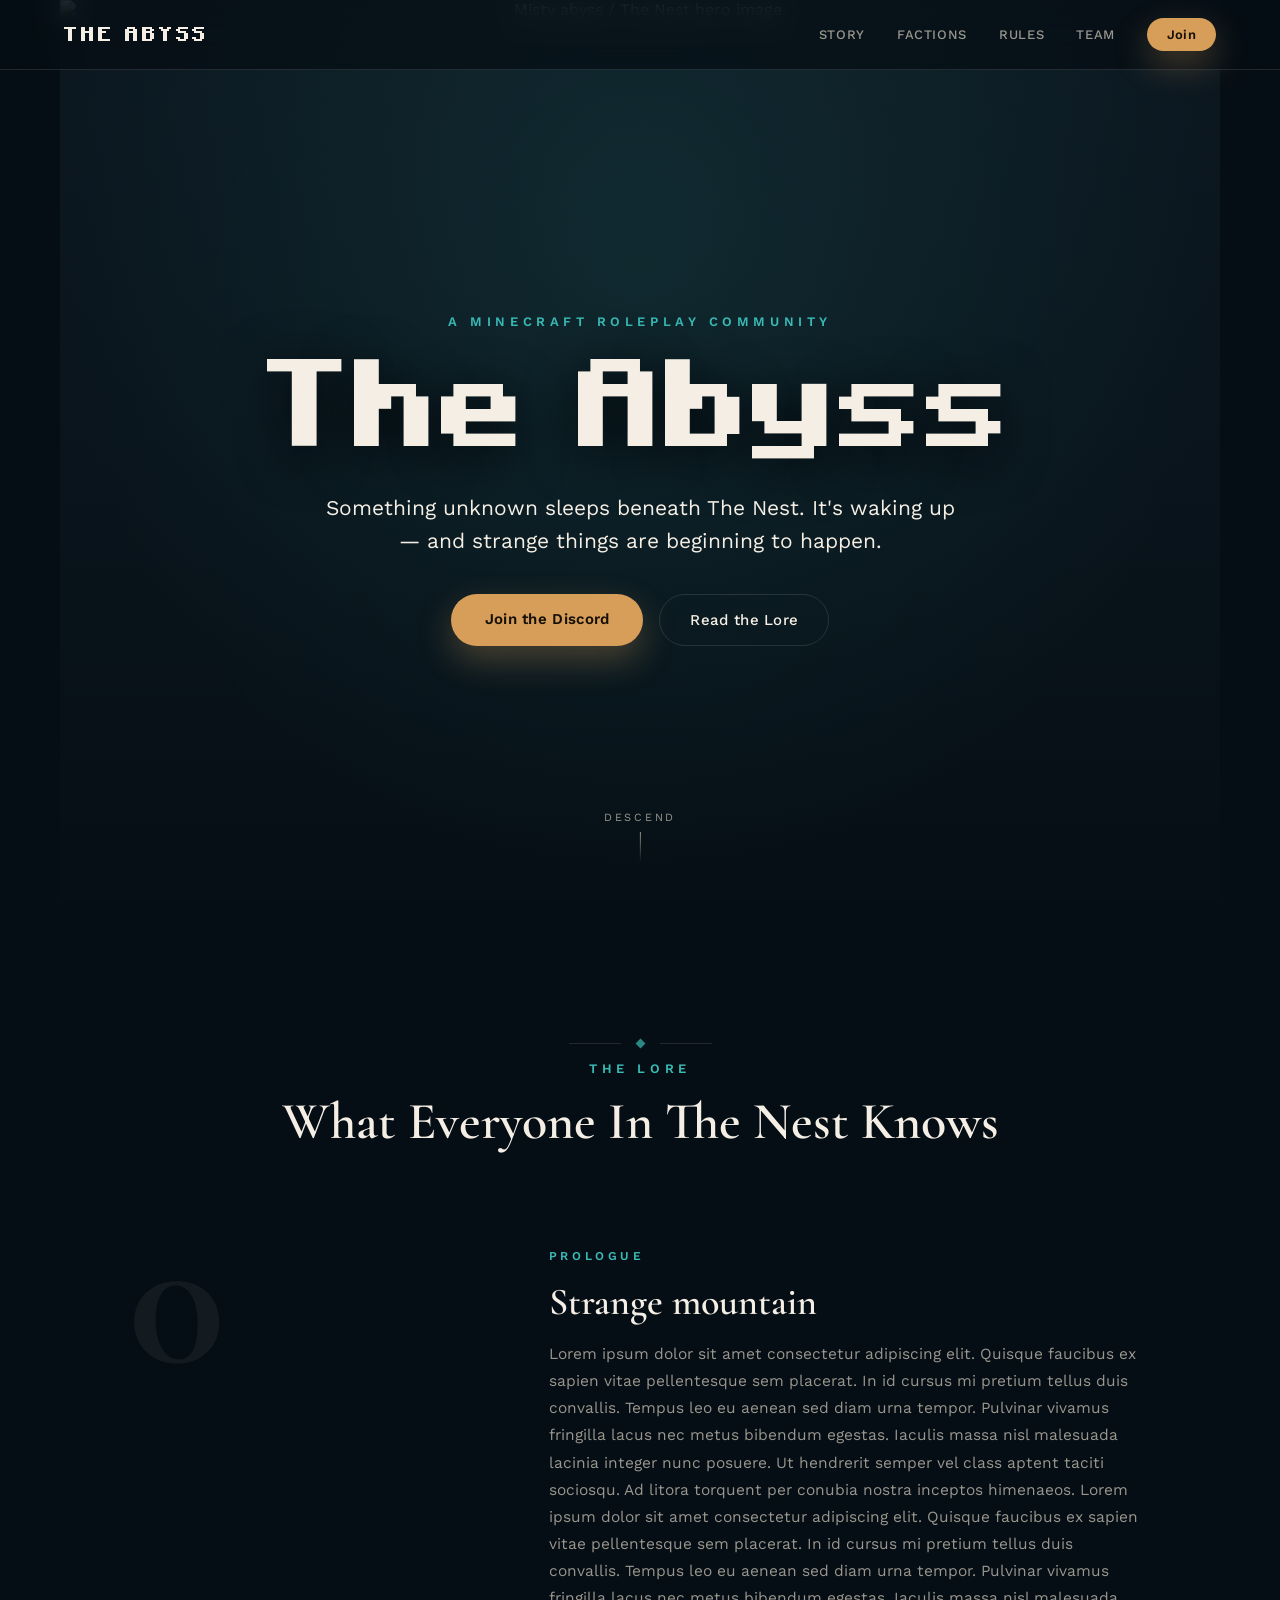
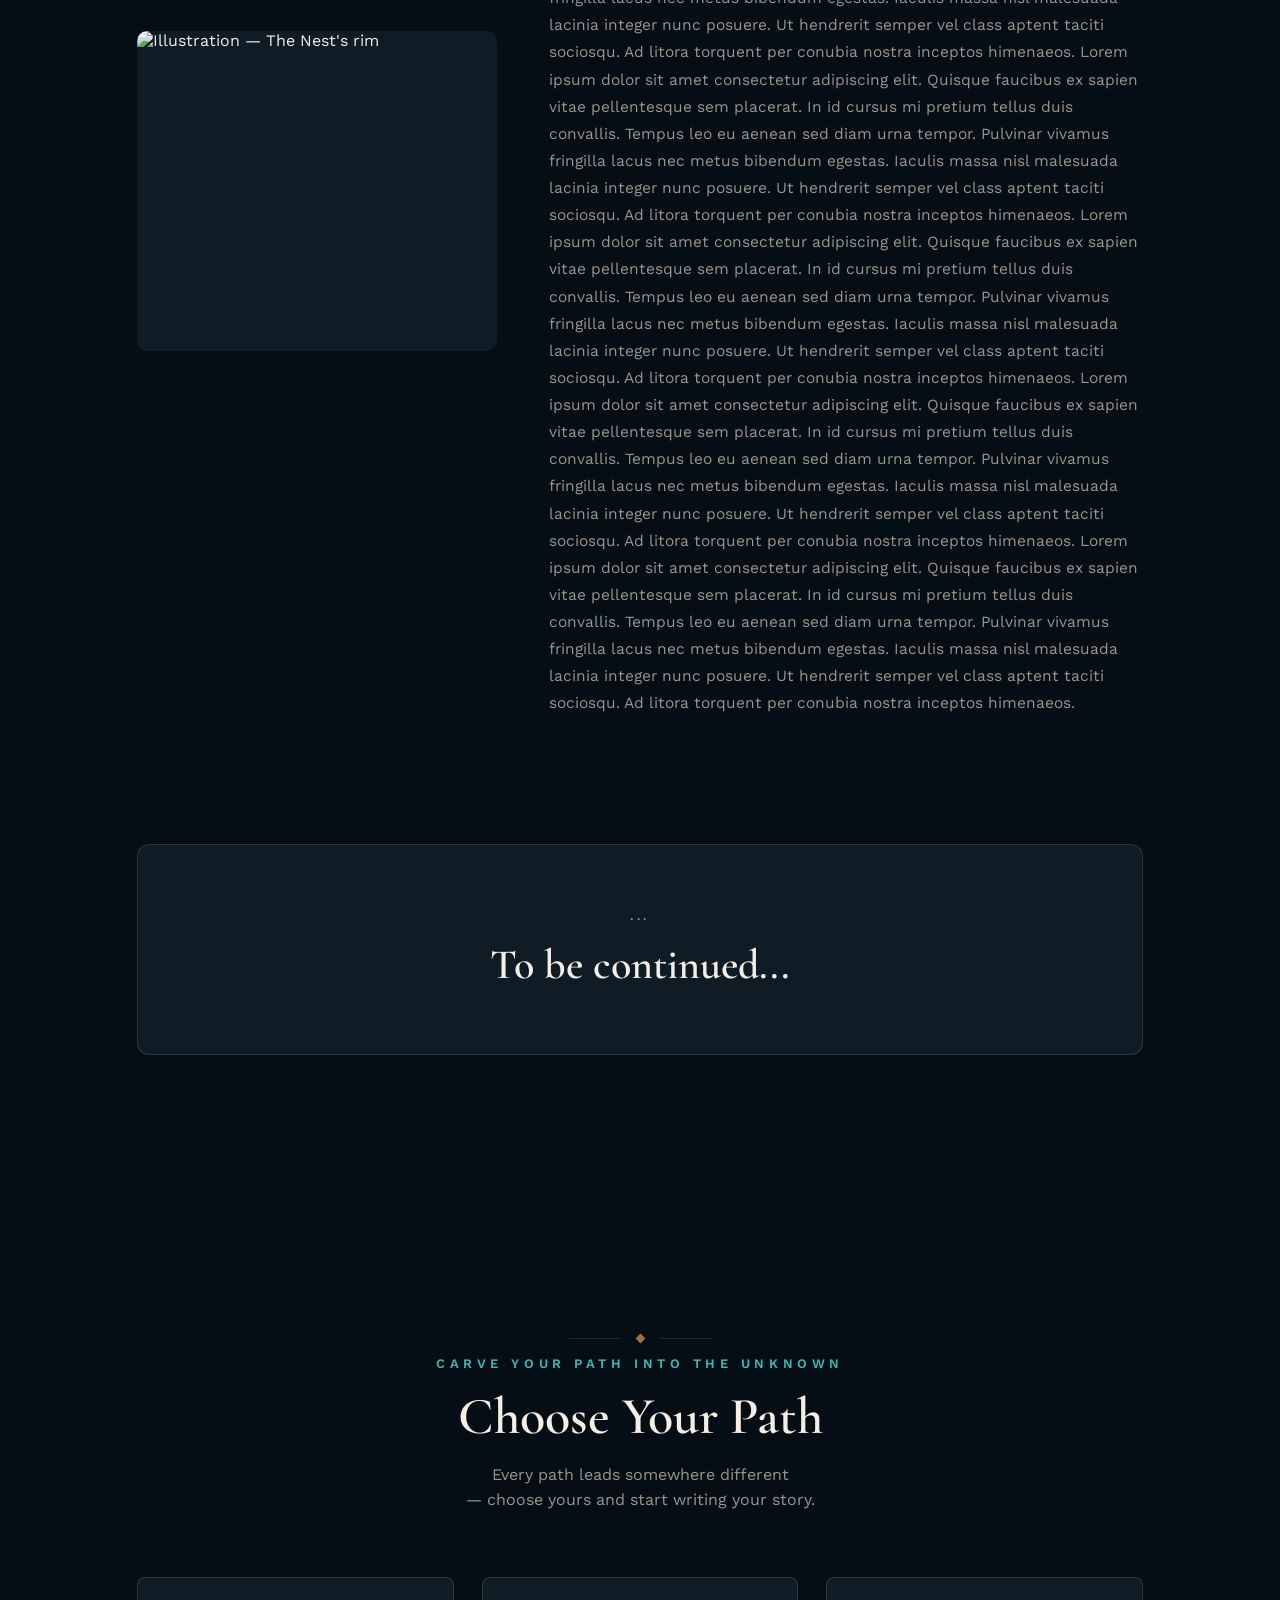
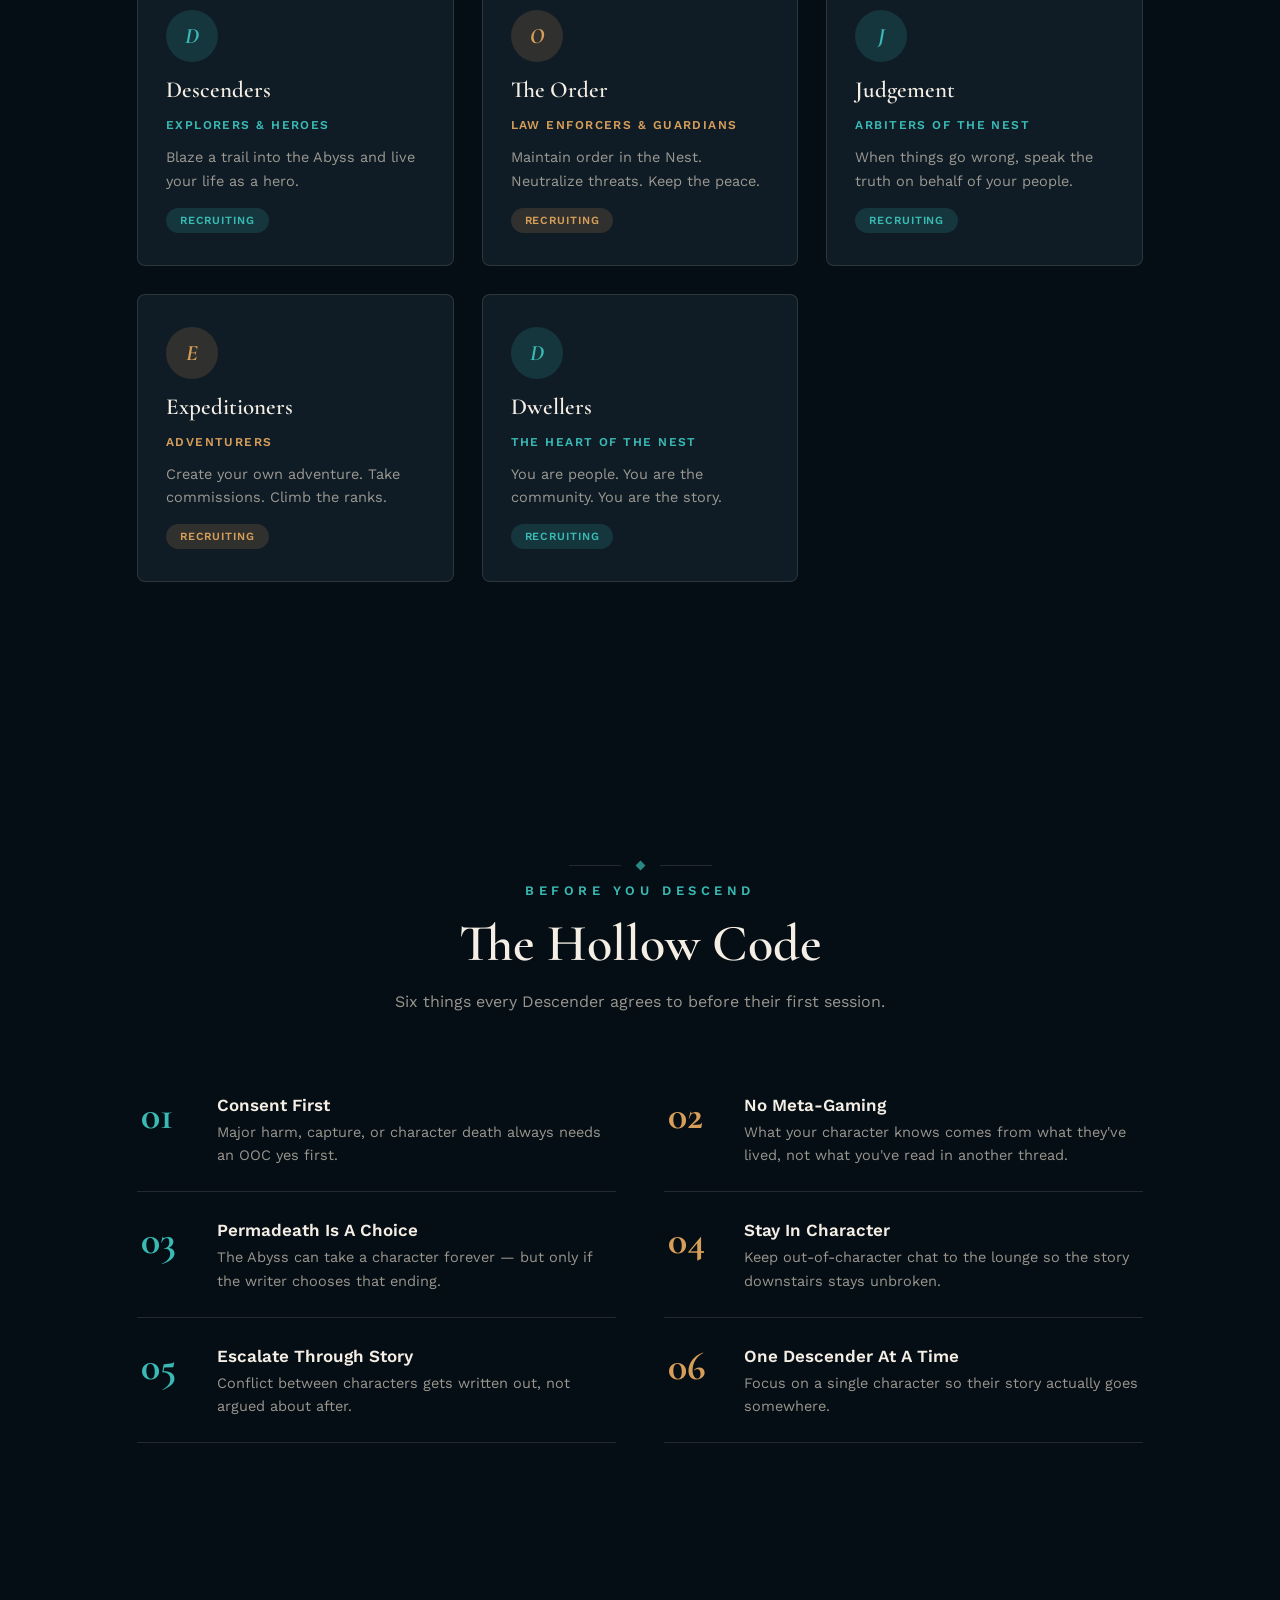
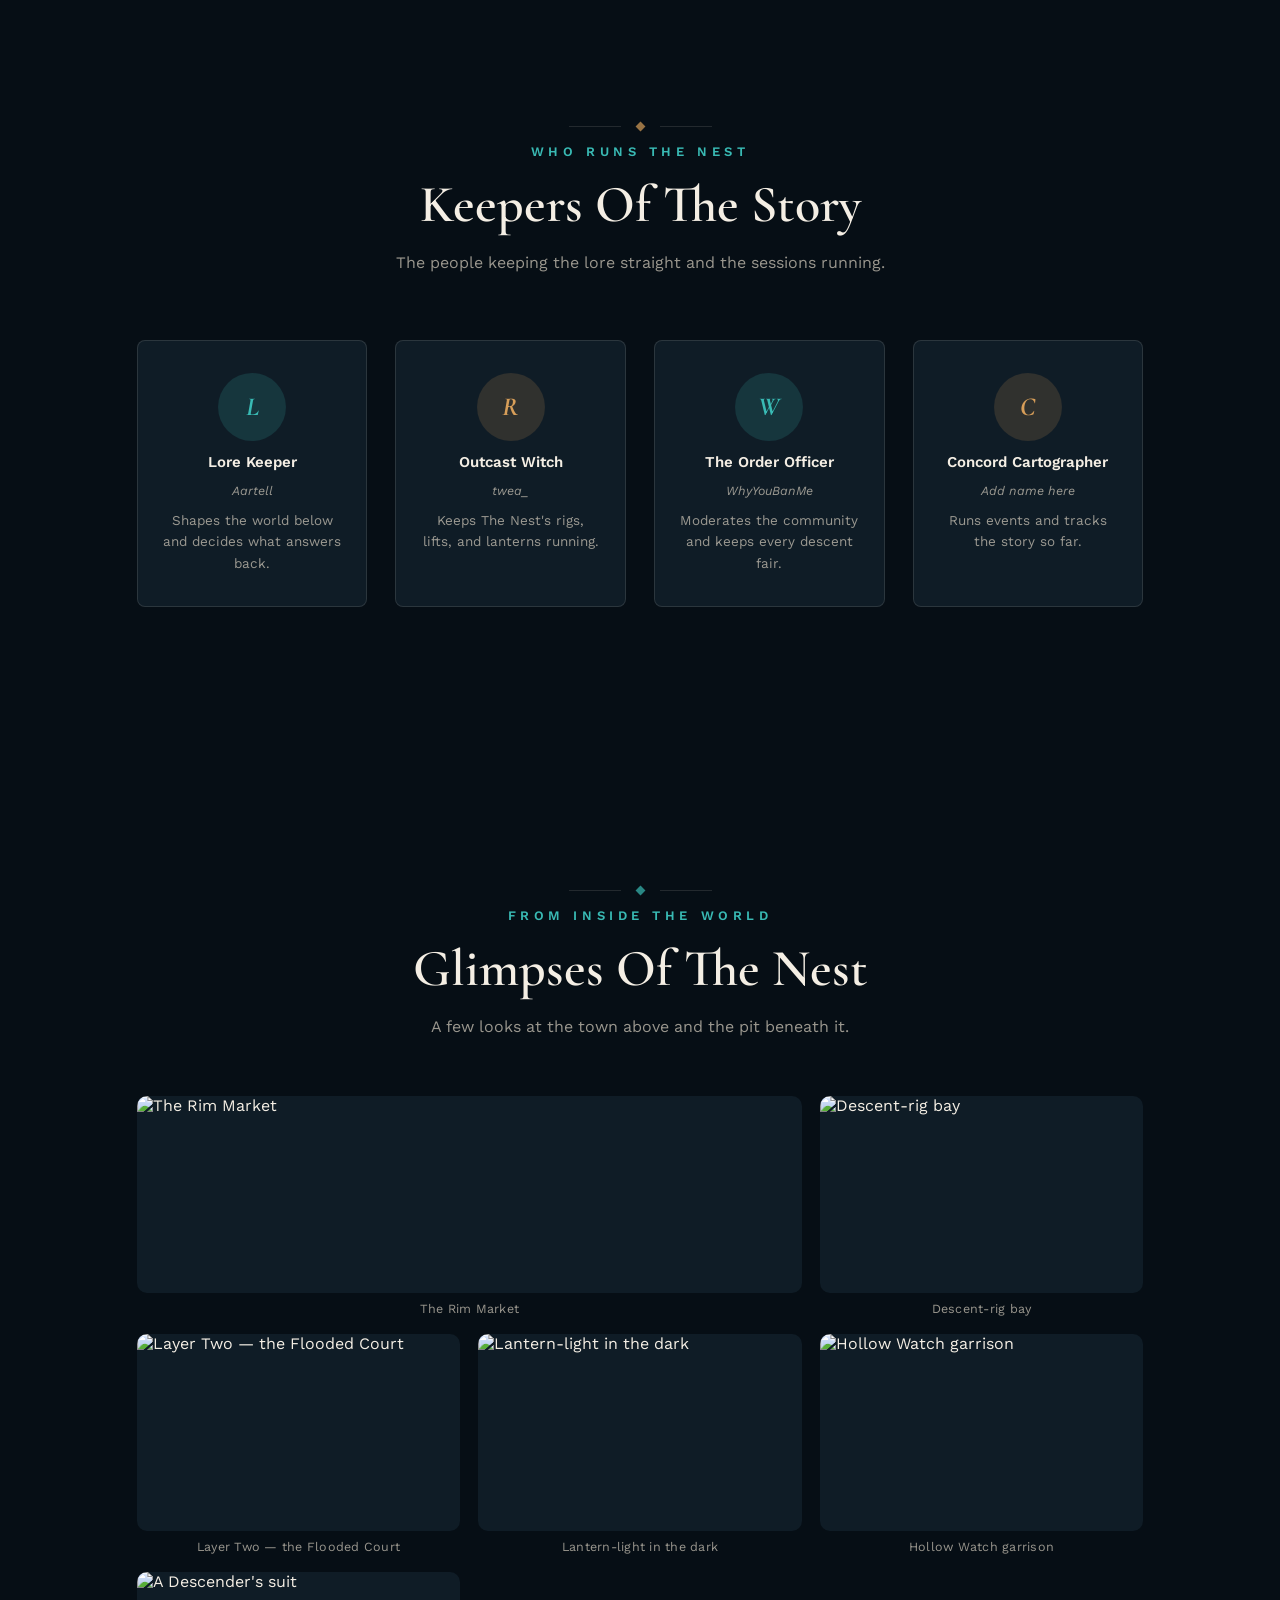
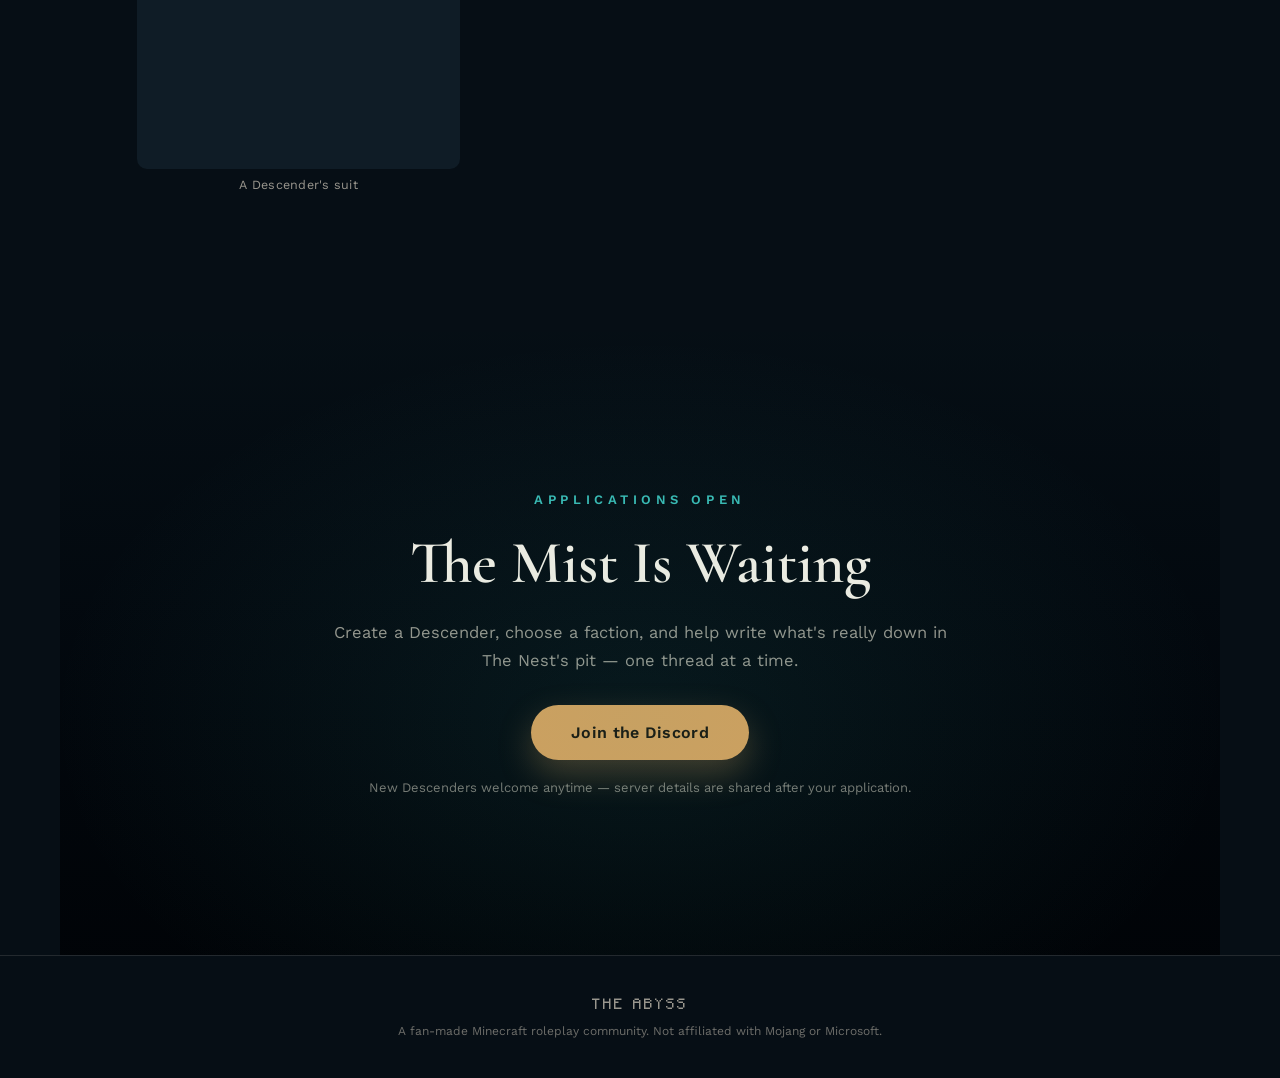
==== The Abyss RP Lore Page/main.html @ 9b9ab91c "init" ====
<!DOCTYPE html>
<html>
<head>
<meta charset="utf-8">
<meta name="viewport" content="width=device-width, initial-scale=1">
<link rel="preconnect" href="https://fonts.googleapis.com">
<link rel="preconnect" href="https://fonts.gstatic.com" crossorigin="anonymous">
<link href="https://fonts.googleapis.com/css2?family=Cormorant+Garamond:ital,wght@0,500;0,600;0,700;1,500;1,600&family=Work+Sans:wght@400;500;600;700&display=swap" rel="stylesheet">
<link rel="stylesheet" href="./styles.css">
<script src="./reveal.js" defer></script>
</head>
<body>
    <div class="page">

        <nav class="navbar">
            <div class="navbar-inner">
                <a href="#hero" class="brand">THE ABYSS</a>
                <div class="nav-links">
                    <a href="#story" class="nav-link">Story</a>
                    <a href="#factions" class="nav-link">Factions</a>
                    <a href="#rules" class="nav-link">Rules</a>
                    <a href="#team" class="nav-link">Team</a>
                    <a href="#join" class="btn btn-amber btn-nav">Join</a>
                </div>
            </div>
        </nav>

        <section id="hero">
            <div class="hero-bg-layer">
                <img src="./images/abyss-hero.png" alt="Misty abyss / The Nest hero image">
            </div>
            <div class="hero-scrim"></div>
            <div class="mist"></div>
            <div class="hero-content">
                <div class="eyebrow">
                    A Minecraft Roleplay Community
                </div>
                <h1>The Abyss</h1>
                <p class="hero-subtitle">
                    Something unknown sleeps beneath The Nest. It's waking up <br /> 
                    — and strange things are beginning to happen.
                </p>
                <div class="hero-actions">
                    <a href="#" class="btn btn-amber btn-hero">Join the Discord</a>
                    <a href="#story" class="btn btn-outline">Read the Lore</a>
                </div>
            </div>
            <div class="scroll-cue">
                <div class="scroll-cue-label">Descend</div>
                <div class="scroll-cue-line"></div>
            </div>
        </section>

        <section id="story">
            <div data-reveal class="reveal">

                <div class="section-head">
                    <div class="section-divider"><div class="line"></div><div class="diamond"></div><div class="line"></div></div>
                    <div class="eyebrow">The Lore</div>
                    <h2>What Everyone In The Nest Knows</h2>
                </div>

                <div class="story-chapter">
                    <div class="chapter-numeral left">0</div>
                    <div class="chapter-grid">
                        <img class="chapter-art" src="" alt="Illustration — The Nest's rim">
                        <div class="chapter-body">
                            <div class="eyebrow">Prologue</div>
                            <h3>Strange mountain</h3>
                            <p class="chapter-text">
                                Lorem ipsum dolor sit amet consectetur adipiscing elit. Quisque faucibus ex sapien vitae pellentesque sem placerat. In id cursus mi pretium tellus duis convallis. Tempus leo eu aenean sed diam urna tempor. Pulvinar vivamus fringilla lacus nec metus bibendum egestas. Iaculis massa nisl malesuada lacinia integer nunc posuere. Ut hendrerit semper vel class aptent taciti sociosqu. Ad litora torquent per conubia nostra inceptos himenaeos.

                                Lorem ipsum dolor sit amet consectetur adipiscing elit. Quisque faucibus ex sapien vitae pellentesque sem placerat. In id cursus mi pretium tellus duis convallis. Tempus leo eu aenean sed diam urna tempor. Pulvinar vivamus fringilla lacus nec metus bibendum egestas. Iaculis massa nisl malesuada lacinia integer nunc posuere. Ut hendrerit semper vel class aptent taciti sociosqu. Ad litora torquent per conubia nostra inceptos himenaeos.

                                Lorem ipsum dolor sit amet consectetur adipiscing elit. Quisque faucibus ex sapien vitae pellentesque sem placerat. In id cursus mi pretium tellus duis convallis. Tempus leo eu aenean sed diam urna tempor. Pulvinar vivamus fringilla lacus nec metus bibendum egestas. Iaculis massa nisl malesuada lacinia integer nunc posuere. Ut hendrerit semper vel class aptent taciti sociosqu. Ad litora torquent per conubia nostra inceptos himenaeos.

                                Lorem ipsum dolor sit amet consectetur adipiscing elit. Quisque faucibus ex sapien vitae pellentesque sem placerat. In id cursus mi pretium tellus duis convallis. Tempus leo eu aenean sed diam urna tempor. Pulvinar vivamus fringilla lacus nec metus bibendum egestas. Iaculis massa nisl malesuada lacinia integer nunc posuere. Ut hendrerit semper vel class aptent taciti sociosqu. Ad litora torquent per conubia nostra inceptos himenaeos.

                                Lorem ipsum dolor sit amet consectetur adipiscing elit. Quisque faucibus ex sapien vitae pellentesque sem placerat. In id cursus mi pretium tellus duis convallis. Tempus leo eu aenean sed diam urna tempor. Pulvinar vivamus fringilla lacus nec metus bibendum egestas. Iaculis massa nisl malesuada lacinia integer nunc posuere. Ut hendrerit semper vel class aptent taciti sociosqu. Ad litora torquent per conubia nostra inceptos himenaeos.

                                Lorem ipsum dolor sit amet consectetur adipiscing elit. Quisque faucibus ex sapien vitae pellentesque sem placerat. In id cursus mi pretium tellus duis convallis. Tempus leo eu aenean sed diam urna tempor. Pulvinar vivamus fringilla lacus nec metus bibendum egestas. Iaculis massa nisl malesuada lacinia integer nunc posuere. Ut hendrerit semper vel class aptent taciti sociosqu. Ad litora torquent per conubia nostra inceptos himenaeos.
                            </p>
                            <p class="chapter-text">
                                
                            </p>
                        </div>
                    </div>
                </div>

                <!--
                <div class="story-chapter amber">
                    <div class="chapter-numeral right">II</div>
                    <div class="chapter-grid reverse">
                    <div class="chapter-body">
                        <div class="eyebrow">Chapter II</div>
                        <h3>The Long Descent</h3>
                        <p class="chapter-text">The Abyss is not one place but many, stacked like sediment. Each layer is stranger than the last — flooded ruins, forests that grow upside down, a silence that presses on the ears like water.</p>
                        <p class="chapter-text">Descent-rigs, brass suits, and pressure lanterns carry the brave — or the desperate — down a layer at a time. Getting back up gets harder the deeper you go. Some don't come back at all.</p>
                    </div>
                    <img class="chapter-art" src="" alt="Illustration — a layer of the Abyss">
                    </div>
                </div>
            -->
                <div class="story-closing">
                    <div class="chapter-numeral"></div>
                    <div class="story-closing-body">
                        <div class="eyebrow">...</div>
                        <h3>To be continued...</h3>
                    </div>
                </div>

            </div>
        </section>
        
        <section id="factions">
            <div data-reveal class="reveal">
                <div class="section-head">
                    <div class="section-divider amber"><div class="line"></div><div class="diamond"></div><div class="line"></div></div>
                    <div class="eyebrow">Carve Your Path Into The Unknown</div>
                    <h2>Choose Your Path</h2>
                    <p class="section-lede">Every path leads somewhere different <br/>— choose yours and start writing your story.</p>
                </div>
                <div class="card-grid">

                    <div class="faction-card">
                        <div class="badge">D</div>
                        <div class="faction-name">Descenders</div>
                        <div class="faction-role">Explorers &amp; Heroes</div>
                        <p class="faction-desc">
                            Blaze a trail into the Abyss and live your life as a hero.
                        </p>
                        <div class="pill">Recruiting</div>
                    </div>

                    <div class="faction-card amber">
                        <div class="badge">O</div>
                        <div class="faction-name">The Order</div>
                        <div class="faction-role">Law Enforcers &amp; Guardians</div>
                        <p class="faction-desc">
                            Maintain order in the Nest. Neutralize threats. Keep the peace.
                        </p>
                        <div class="pill">Recruiting</div>
                    </div>

                    <div class="faction-card">
                        <div class="badge">J</div>
                        <div class="faction-name">Judgement</div>
                        <div class="faction-role">Arbiters Of The Nest</div>
                        <p class="faction-desc">
                            When things go wrong, speak the truth on behalf of your people.
                        </p>
                        <div class="pill">Recruiting</div>
                    </div>

                    <div class="faction-card amber">
                        <div class="badge">E</div>
                        <div class="faction-name">Expeditioners</div>
                        <div class="faction-role">Adventurers</div>
                        <p class="faction-desc">
                            Create your own adventure. Take commissions. Climb the ranks.
                        </p>
                        <div class="pill">Recruiting</div>
                    </div>

                    <div class="faction-card">
                        <div class="badge">D</div>
                        <div class="faction-name">Dwellers</div>
                        <div class="faction-role">The heart of the Nest</div>
                        <p class="faction-desc">
                            You are people. You are the community. You are the story.
                        </p>
                        <div class="pill">Recruiting</div>
                    </div>
                </div>
            </div>
        </section>

        <section id="rules">
            <div data-reveal class="reveal">
                <div class="section-head">
                    <div class="section-divider"><div class="line"></div><div class="diamond"></div><div class="line"></div></div>
                    <div class="eyebrow">Before You Descend</div>
                    <h2>The Hollow Code</h2>
                    <p class="section-lede">Six things every Descender agrees to before their first session.</p>
                </div>
                <div class="rules-grid">

                    <div class="rule-row">
                        <div class="rule-numeral">01</div>
                        <div class="rule-body">
                            <div class="rule-title">Consent First</div>
                            <p class="rule-desc">Major harm, capture, or character death always needs an OOC yes first.</p>
                        </div>
                    </div>

                    <div class="rule-row amber">
                        <div class="rule-numeral">02</div>
                        <div class="rule-body">
                            <div class="rule-title">No Meta-Gaming</div>
                            <p class="rule-desc">What your character knows comes from what they've lived, not what you've read in another thread.</p>
                        </div>
                    </div>

                    <div class="rule-row">
                        <div class="rule-numeral">03</div>
                        <div class="rule-body">
                            <div class="rule-title">Permadeath Is A Choice</div>
                            <p class="rule-desc">The Abyss can take a character forever — but only if the writer chooses that ending.</p>
                        </div>
                    </div>

                    <div class="rule-row amber">
                        <div class="rule-numeral">04</div>
                        <div class="rule-body">
                            <div class="rule-title">Stay In Character</div>
                            <p class="rule-desc">Keep out-of-character chat to the lounge so the story downstairs stays unbroken.</p>
                        </div>
                    </div>

                    <div class="rule-row">
                        <div class="rule-numeral">05</div>
                        <div class="rule-body">
                            <div class="rule-title">Escalate Through Story</div>
                            <p class="rule-desc">Conflict between characters gets written out, not argued about after.</p>
                        </div>
                    </div>

                    <div class="rule-row amber">
                        <div class="rule-numeral">06</div>
                        <div class="rule-body">
                            <div class="rule-title">One Descender At A Time</div>
                            <p class="rule-desc">Focus on a single character so their story actually goes somewhere.</p>
                        </div>
                    </div>

                </div>
            </div>
        </section>

        <section id="team">
            <div data-reveal class="reveal">
                <div class="section-head">
                    <div class="section-divider amber"><div class="line"></div><div class="diamond"></div><div class="line"></div></div>
                    <div class="eyebrow">Who Runs The Nest</div>
                    <h2>Keepers Of The Story</h2>
                    <p class="section-lede">The people keeping the lore straight and the sessions running.</p>
                </div>
                <div class="team-grid">

                    <div class="team-card">
                        <div class="avatar">L</div>
                        <div class="team-role">Lore Keeper</div>
                        <div class="team-name-placeholder">Aartell</div>
                        <p class="team-blurb">Shapes the world below and decides what answers back.</p>
                    </div>

                    <div class="team-card amber">
                        <div class="avatar">R</div>
                        <div class="team-role">Outcast Witch</div>
                        <div class="team-name-placeholder">twea_</div>
                        <p class="team-blurb">Keeps The Nest's rigs, lifts, and lanterns running.</p>
                    </div>

                    <div class="team-card">
                        <div class="avatar">W</div>
                        <div class="team-role">The Order Officer</div>
                        <div class="team-name-placeholder">WhyYouBanMe</div>
                        <p class="team-blurb">Moderates the community and keeps every descent fair.</p>
                    </div>

                    <div class="team-card amber">
                        <div class="avatar">C</div>
                        <div class="team-role">Concord Cartographer</div>
                        <div class="team-name-placeholder">Add name here</div>
                        <p class="team-blurb">Runs events and tracks the story so far.</p>
                    </div>

                </div>
            </div>
        </section>

        <section id="gallery">
            <div data-reveal class="reveal">
                <div class="section-head">
                    <div class="section-divider"><div class="line"></div><div class="diamond"></div><div class="line"></div></div>
                    <div class="eyebrow">From Inside The World</div>
                    <h2>Glimpses Of The Nest</h2>
                    <p class="section-lede">A few looks at the town above and the pit beneath it.</p>
                </div>
                <div class="gallery-grid">

                    <div class="gallery-item wide">
                        <img class="gallery-img" src="" alt="The Rim Market">
                        <div class="gallery-caption">The Rim Market</div>
                    </div>

                    <div class="gallery-item">
                        <img class="gallery-img" src="" alt="Descent-rig bay">
                        <div class="gallery-caption">Descent-rig bay</div>
                    </div>

                    <div class="gallery-item">
                        <img class="gallery-img" src="" alt="Layer Two — the Flooded Court">
                        <div class="gallery-caption">Layer Two — the Flooded Court</div>
                    </div>

                    <div class="gallery-item">
                        <img class="gallery-img" src="" alt="Lantern-light in the dark">
                        <div class="gallery-caption">Lantern-light in the dark</div>
                    </div>

                    <div class="gallery-item">
                        <img class="gallery-img" src="" alt="Hollow Watch garrison">
                        <div class="gallery-caption">Hollow Watch garrison</div>
                    </div>

                    <div class="gallery-item">
                        <img class="gallery-img" src="" alt="A Descender's suit">
                        <div class="gallery-caption">A Descender's suit</div>
                    </div>

                </div>
            </div>
        </section>

        <section id="join">
            <div class="mist"></div>
            <div data-reveal class="reveal">
                <div class="join-content">
                    <div class="eyebrow">Applications Open</div>
                    <h2>The Mist Is Waiting</h2>
                    <p class="join-text">Create a Descender, choose a faction, and help write what's really down in The Nest's pit — one thread at a time.</p>
                    <a href="#" class="btn btn-amber btn-join">Join the Discord</a>
                    <div class="join-footnote">New Descenders welcome anytime — server details are shared after your application.</div>
                </div>
            </div>
        </section>

        <footer>
            <div class="footer-brand">The Abyss</div>
            <div class="footer-note">A fan-made Minecraft roleplay community. Not affiliated with Mojang or Microsoft.</div>
        </footer>

    </div>
</body>
</html>
---- The Abyss RP Lore Page/styles.css ----
* { box-sizing: border-box; }
body { margin: 0; }
html { scroll-behavior: smooth; }

@font-face {
  font-family: 'Minecraft';
  src: url('./fonts/minecraft-font/MinecraftRegular-Bmg3.otf') format('opentype');
  font-weight: 400;
  font-style: normal;
  font-display: swap;
}
@font-face {
  font-family: 'Minecraft';
  src: url('./fonts/minecraft-font/MinecraftItalic-R8Mo.otf') format('opentype');
  font-weight: 400;
  font-style: italic;
  font-display: swap;
}
@font-face {
  font-family: 'Minecraft';
  src: url('./fonts/minecraft-font/MinecraftBold-nMK1.otf') format('opentype');
  font-weight: 700;
  font-style: normal;
  font-display: swap;
}
@font-face {
  font-family: 'Minecraft';
  src: url('./fonts/minecraft-font/MinecraftBoldItalic-1y1e.otf') format('opentype');
  font-weight: 700;
  font-style: italic;
  font-display: swap;
}

:root {
  --bg: oklch(16% 0.02 240);
  --bg-deep: oklch(10% 0.018 240);
  --panel: oklch(22% 0.026 240);
  --panel-line: oklch(94% 0.015 80 / 0.12);
  --fg: oklch(95% 0.015 80);
  --fg-dim: oklch(80% 0.02 90 / 0.78);
  --accent-teal: oklch(72% 0.11 190);
  --accent-amber: oklch(74% 0.11 70);
  --accent: var(--accent-teal);
  --accent-wash: oklch(72% 0.11 190 / 0.16);
}
/* apply to a card/row/section wrapper to flip every var(--accent) child from teal to amber */
.amber { --accent: var(--accent-amber); --accent-wash: oklch(74% 0.11 70 / 0.16); }

a { color: var(--accent-teal); text-decoration: none; }
a:hover { color: var(--accent-amber); }

@keyframes mistDrift {
  0%, 100% { transform: translate(-2%, 0) scale(1.05); opacity: .5; }
  50% { transform: translate(2%, -2%) scale(1.1); opacity: .7; }
}
@keyframes scrollCue {
  0%, 100% { opacity: .35; transform: translateY(0); }
  50% { opacity: 1; transform: translateY(10px); }
}

.page {
  font-family: 'Work Sans', sans-serif;
  background: var(--bg);
  color: var(--fg);
  position: relative;
  overflow-x: hidden;
  min-height: 100vh;
}

/* ---------- typography ---------- */

h1, h2, h3 {
    font-family: 'Cormorant Garamond', serif;
    /*font-style: italic;*/
    font-weight: 600;
    color: var(--fg);
    margin: 0;
}
h1 {
  font-family: 'Minecraft', 'Cormorant Garamond', serif;
  font-weight: 700;
  font-size: clamp(56px, 10vw, 124px);
  line-height: .95;
  text-shadow: 0 10px 50px oklch(10% 0.018 240 / 0.9);
}
h2 { 
    font-size: clamp(34px, 5vw, 52px); 

}
#join h2 { font-size: clamp(38px, 6vw, 60px); }
h3 { font-size: clamp(26px, 4vw, 38px); }
.story-closing h3 { font-size: clamp(28px, 4.5vw, 42px); }

.eyebrow {
  font-size: 13px;
  letter-spacing: .35em;
  text-transform: uppercase;
  font-weight: 600;
  color: var(--accent-teal);
}
/* chapter/rule numerals reuse .eyebrow at a smaller size, tinted by the wrapper's --accent */
.chapter-body .eyebrow, .story-closing-body .eyebrow {
  font-size: 12px;
  letter-spacing: .3em;
  color: var(--accent);
}

p { margin: 0; }
.chapter-text, .faction-desc, .rule-desc, .team-blurb, .join-text,
.section-lede, .footer-note, .join-footnote, .team-name-placeholder,
.gallery-caption, .nav-link {
  color: var(--fg-dim);
}

/* ---------- buttons ---------- */

.btn {
  display: inline-block;
  border-radius: 999px;
  font-weight: 600;
  letter-spacing: .02em;
  text-decoration: none;
  transition: transform .3s ease, box-shadow .3s ease, border-color .3s ease, background .3s ease;
}
.btn-amber { background: var(--accent-amber); color: oklch(18% 0.02 70); box-shadow: 0 14px 34px oklch(74% 0.11 70 / 0.3); }
.btn-amber:hover { background: oklch(80% 0.11 70); transform: translateY(-3px); box-shadow: 0 18px 40px oklch(74% 0.11 70 / 0.4); }
.btn-outline { border: 1px solid var(--panel-line); color: var(--fg); font-weight: 500; padding: 16px 30px; font-size: 15px; }
.btn-outline:hover { border-color: var(--fg-dim); background: oklch(94% 0.015 80 / 0.06); }
.btn-nav { padding: 9px 20px; font-size: 13px; }
.btn-hero { padding: 16px 34px; font-size: 15px; }
.btn-join { margin-top: 10px; padding: 18px 40px; font-size: 16px; }

/* ---------- nav ---------- */

.navbar { position: fixed; top: 0; left: 0; right: 0; z-index: 50; }
.navbar-inner {
  display: flex;
  align-items: center;
  justify-content: space-between;
  gap: 20px;
  padding: 18px clamp(20px, 5vw, 64px);
  background: oklch(16% 0.02 240 / 0.75);
  backdrop-filter: blur(14px);
  -webkit-backdrop-filter: blur(14px);
  border-bottom: 1px solid var(--panel-line);
}
.brand {
  font-family: Minecraft, serif;
  font-size: 20px;
  font-weight: 600;
  letter-spacing: .14em;
  text-transform: uppercase;
  color: var(--fg);
}
.nav-links { display: flex; align-items: center; gap: clamp(14px, 3vw, 32px); flex-wrap: wrap; }
.nav-link { font-size: 13px; letter-spacing: .05em; text-transform: uppercase; font-weight: 500; }
.nav-link:hover { color: var(--fg); }

/* ---------- hero ---------- */

#hero {
  position: relative;
  min-height: 100vh;
  display: flex;
  flex-direction: column;
  align-items: center;
  justify-content: center;
  text-align: center;
  padding: 160px 24px 100px;
  overflow: hidden;
}

.hero-bg-layer { position: absolute; inset: 0; z-index: 0; }
.hero-bg-layer img { width: 100%; height: 100%; display: block; object-fit: cover; background: var(--panel); }

.hero-scrim {
  position: absolute;
  inset: 0;
  z-index: 1;
  pointer-events: none;
  background: linear-gradient(180deg, oklch(16% 0.02 240 / 0.30) 0%, oklch(16% 0.02 240 / 0.55) 45%, oklch(16% 0.02 240 / 0.97) 100%);
}

/* radial mist wash, reused behind the hero and the join section */
.mist {
  position: absolute;
  inset: -10%;
  z-index: 1;
  pointer-events: none;
  background: radial-gradient(ellipse at 50% 30%, oklch(72% 0.11 190 / 0.12), transparent 60%);
  animation: mistDrift 22s ease-in-out infinite;
}
#join .mist {
  background: radial-gradient(ellipse at 50% 60%, oklch(72% 0.11 190 / 0.10), transparent 60%);
  animation-duration: 26s;
}

.hero-content { position: relative; z-index: 2; display: flex; flex-direction: column; align-items: center; gap: 22px; max-width: 820px; }
.hero-subtitle { font-size: clamp(17px, 2vw, 21px); max-width: 700px; line-height: 1.6; }
.hero-actions { display: flex; gap: 16px; flex-wrap: wrap; justify-content: center; margin-top: 14px; }

.scroll-cue {
  position: absolute;
  bottom: 38px;
  left: 50%;
  transform: translateX(-50%);
  z-index: 2;
  display: flex;
  flex-direction: column;
  align-items: center;
  gap: 8px;
  color: var(--fg-dim);
  pointer-events: none;
}
.scroll-cue-label { font-size: 11px; letter-spacing: .25em; text-transform: uppercase; }
.scroll-cue-line { width: 1px; height: 30px; background: linear-gradient(180deg, var(--fg-dim), transparent); animation: scrollCue 2.2s ease-in-out infinite; }

/* ---------- shared section chrome ---------- */

section { padding: clamp(90px, 12vw, 140px) clamp(24px, 6vw, 80px); max-width: 1160px; margin: 0 auto; }

.reveal { opacity: 0; transform: translateY(32px); transition: opacity 1s cubic-bezier(0.16, 1, 0.3, 1), transform 1s cubic-bezier(0.16, 1, 0.3, 1); }
.reveal.is-visible { opacity: 1; transform: translateY(0); }

.section-head { text-align: center; display: flex; flex-direction: column; align-items: center; gap: 14px; margin-bottom: 64px; }
#story .section-head { margin-bottom: 96px; }
#rules .section-head, #gallery .section-head { margin-bottom: 56px; }

.section-divider { display: flex; align-items: center; gap: 16px; }
.section-divider .line { width: 52px; height: 1px; background: var(--panel-line); }
.section-divider .diamond { width: 7px; height: 7px; transform: rotate(45deg); opacity: .7; background: var(--accent); }

.section-lede { font-size: 16px; max-width: 520px; line-height: 1.6; }

/* ---------- story ---------- */

.story-chapter { position: relative; margin-bottom: 110px; }

.chapter-numeral {
  position: absolute;
  top: -52px;
  font-family: 'Cormorant Garamond', serif;
  font-size: clamp(120px, 18vw, 200px);
  font-weight: 700;
  color: var(--fg);
  opacity: 0.05;
  line-height: 1;
  pointer-events: none;
  user-select: none;
}
.chapter-numeral.left { left: -8px; }
.chapter-numeral.right { right: -8px; }

.chapter-grid { position: relative; display: grid; grid-template-columns: minmax(220px, 360px) 1fr; gap: 52px; align-items: center; }
.chapter-grid.reverse { grid-template-columns: 1fr minmax(220px, 360px); }

.chapter-art { width: 100%; height: 320px; display: block; object-fit: cover; border-radius: 10px; background: var(--panel); }
.chapter-body { display: flex; flex-direction: column; gap: 16px; }
.chapter-text { font-size: 15.5px; line-height: 1.75; }

.story-closing {
  position: relative;
  padding: 64px clamp(20px, 5vw, 64px);
  background: var(--panel);
  border: 1px solid var(--panel-line);
  border-radius: 12px;
  text-align: center;
  overflow: hidden;
}
.story-closing .chapter-numeral { top: -30px; left: 50%; right: auto; transform: translateX(-50%); font-size: clamp(140px, 20vw, 220px); opacity: 0.045; }
.story-closing-body { position: relative; display: flex; flex-direction: column; align-items: center; gap: 16px; max-width: 640px; margin: 0 auto; }

/* ---------- faction / team cards ---------- */

.card-grid { display: grid; grid-template-columns: repeat(auto-fit, minmax(260px, 1fr)); gap: 28px; align-items:center; justify-items:center; }
.team-grid { display: grid; grid-template-columns: repeat(auto-fit, minmax(230px, 1fr)); gap: 28px; }

.faction-card, .team-card {
  background: var(--panel);
  border: 1px solid var(--panel-line);
  border-radius: 8px;
  display: flex;
  flex-direction: column;
  transition: transform .4s ease;
}
.faction-card:hover, .team-card:hover { transform: translateY(-6px); }

.faction-card { padding: 32px 28px; gap: 14px; min-height: 280px; transition: transform .4s ease, border-color .4s ease; }
.faction-card:hover { border-color: oklch(94% 0.015 80 / 0.3); }
.team-card { padding: 32px 24px; align-items: center; text-align: center; gap: 12px; }

.badge, .avatar {
  border-radius: 50%;
  display: flex;
  align-items: center;
  justify-content: center;
  background: var(--accent-wash);
  font-family: 'Cormorant Garamond', serif;
  font-style: italic;
  font-weight: 700;
  color: var(--accent);
}
.badge { width: 52px; height: 52px; font-size: 22px; }
.avatar { width: 68px; height: 68px; font-size: 26px; }

.faction-name { font-family: 'Cormorant Garamond', serif; font-size: 23px; font-weight: 600; color: var(--fg); }
.faction-role { font-size: 12px; letter-spacing: .12em; text-transform: uppercase; font-weight: 600; color: var(--accent); }
.faction-desc { font-size: 14.5px; line-height: 1.65; flex: 1; }

.pill {
  align-self: flex-start;
  margin-top: auto;
  padding: 6px 14px;
  border-radius: 999px;
  font-size: 11px;
  letter-spacing: .08em;
  text-transform: uppercase;
  font-weight: 600;
  background: var(--accent-wash);
  color: var(--accent);
}

.team-role { font-size: 15px; font-weight: 600; color: var(--fg); }
.team-name-placeholder { font-size: 12.5px; font-style: italic; }
.team-blurb { font-size: 13.5px; line-height: 1.6; }

/* ---------- rules ---------- */

.rules-grid { display: grid; grid-template-columns: repeat(auto-fit, minmax(360px, 1fr)); gap: 4px 48px; }
.rule-row { display: flex; gap: 20px; align-items: flex-start; padding: 24px 4px; border-bottom: 1px solid var(--panel-line); }
.rule-numeral { font-family: 'Cormorant Garamond', serif; font-size: 40px; font-weight: 700; line-height: 1; min-width: 56px; color: var(--accent); }
.rule-body { display: flex; flex-direction: column; gap: 6px; }
.rule-title { font-size: 17px; font-weight: 600; color: var(--fg); }
.rule-desc { font-size: 14.5px; line-height: 1.6; }

/* ---------- gallery ---------- */

.gallery-grid { display: grid; grid-template-columns: repeat(auto-fit, minmax(240px, 1fr)); grid-auto-rows: 220px; gap: 18px; }
.gallery-item { display: flex; flex-direction: column; gap: 8px; }
.gallery-item.wide { grid-column: span 2; }
.gallery-img { width: 100%; flex: 1; min-height: 0; display: block; object-fit: cover; border-radius: 10px; background: var(--panel); }
.gallery-caption { font-size: 12.5px; text-align: center; letter-spacing: .02em; }

/* ---------- join ---------- */

#join {
  position: relative;
  text-align: center;
  background: linear-gradient(180deg, var(--bg) 0%, var(--bg-deep) 100%);
  overflow: hidden;
  padding-top: clamp(110px, 14vw, 160px);
  padding-bottom: clamp(110px, 14vw, 160px);
}
.join-content { position: relative; z-index: 1; max-width: 640px; margin: 0 auto; display: flex; flex-direction: column; align-items: center; gap: 20px; }
.join-text { font-size: 16.5px; line-height: 1.7; }
.join-footnote { font-size: 13px; opacity: .8; }

/* ---------- footer ---------- */

footer { padding: 40px clamp(24px, 6vw, 80px); display: flex; flex-direction: column; align-items: center; gap: 10px; border-top: 1px solid var(--panel-line); text-align: center; }
.footer-brand { font-family: 'Minecraft', serif; letter-spacing: .14em; text-transform: uppercase; font-size: 15px; color: var(--fg-dim); }
.footer-note { font-size: 12px; opacity: .7; }
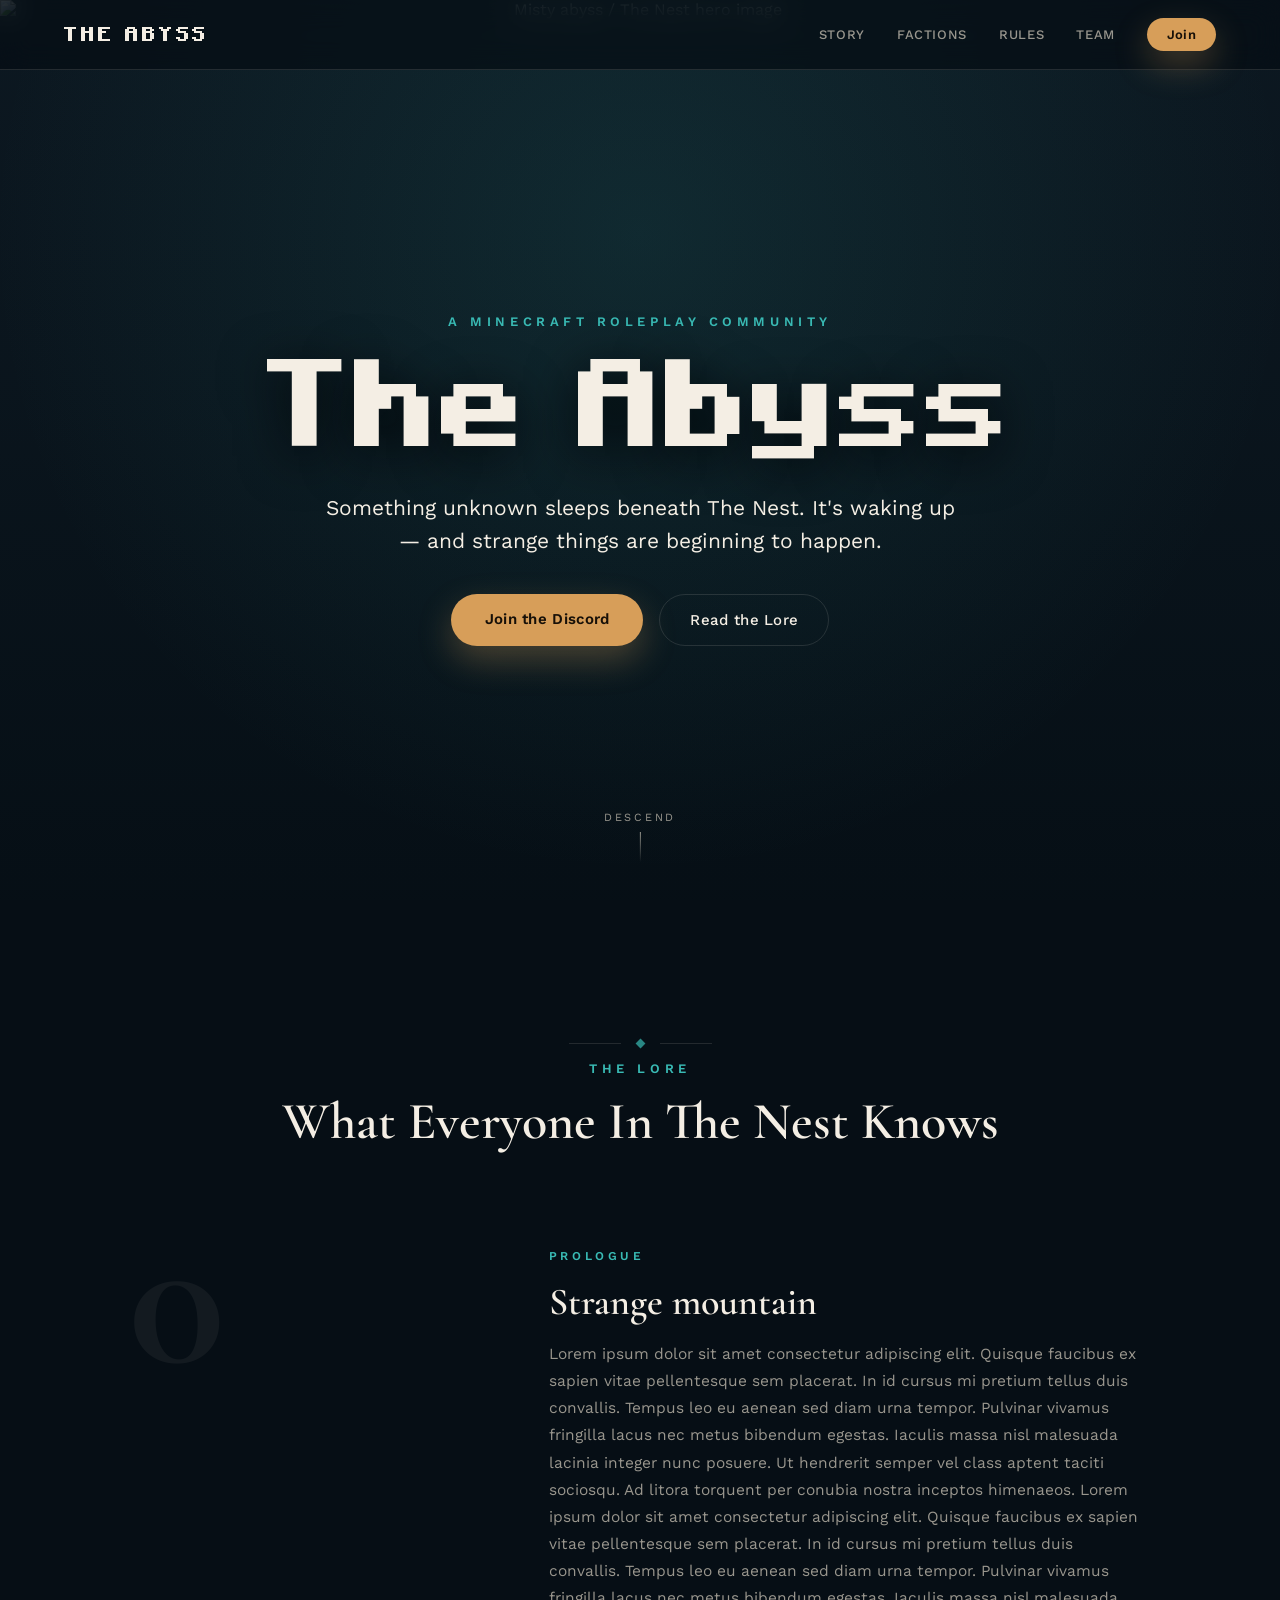
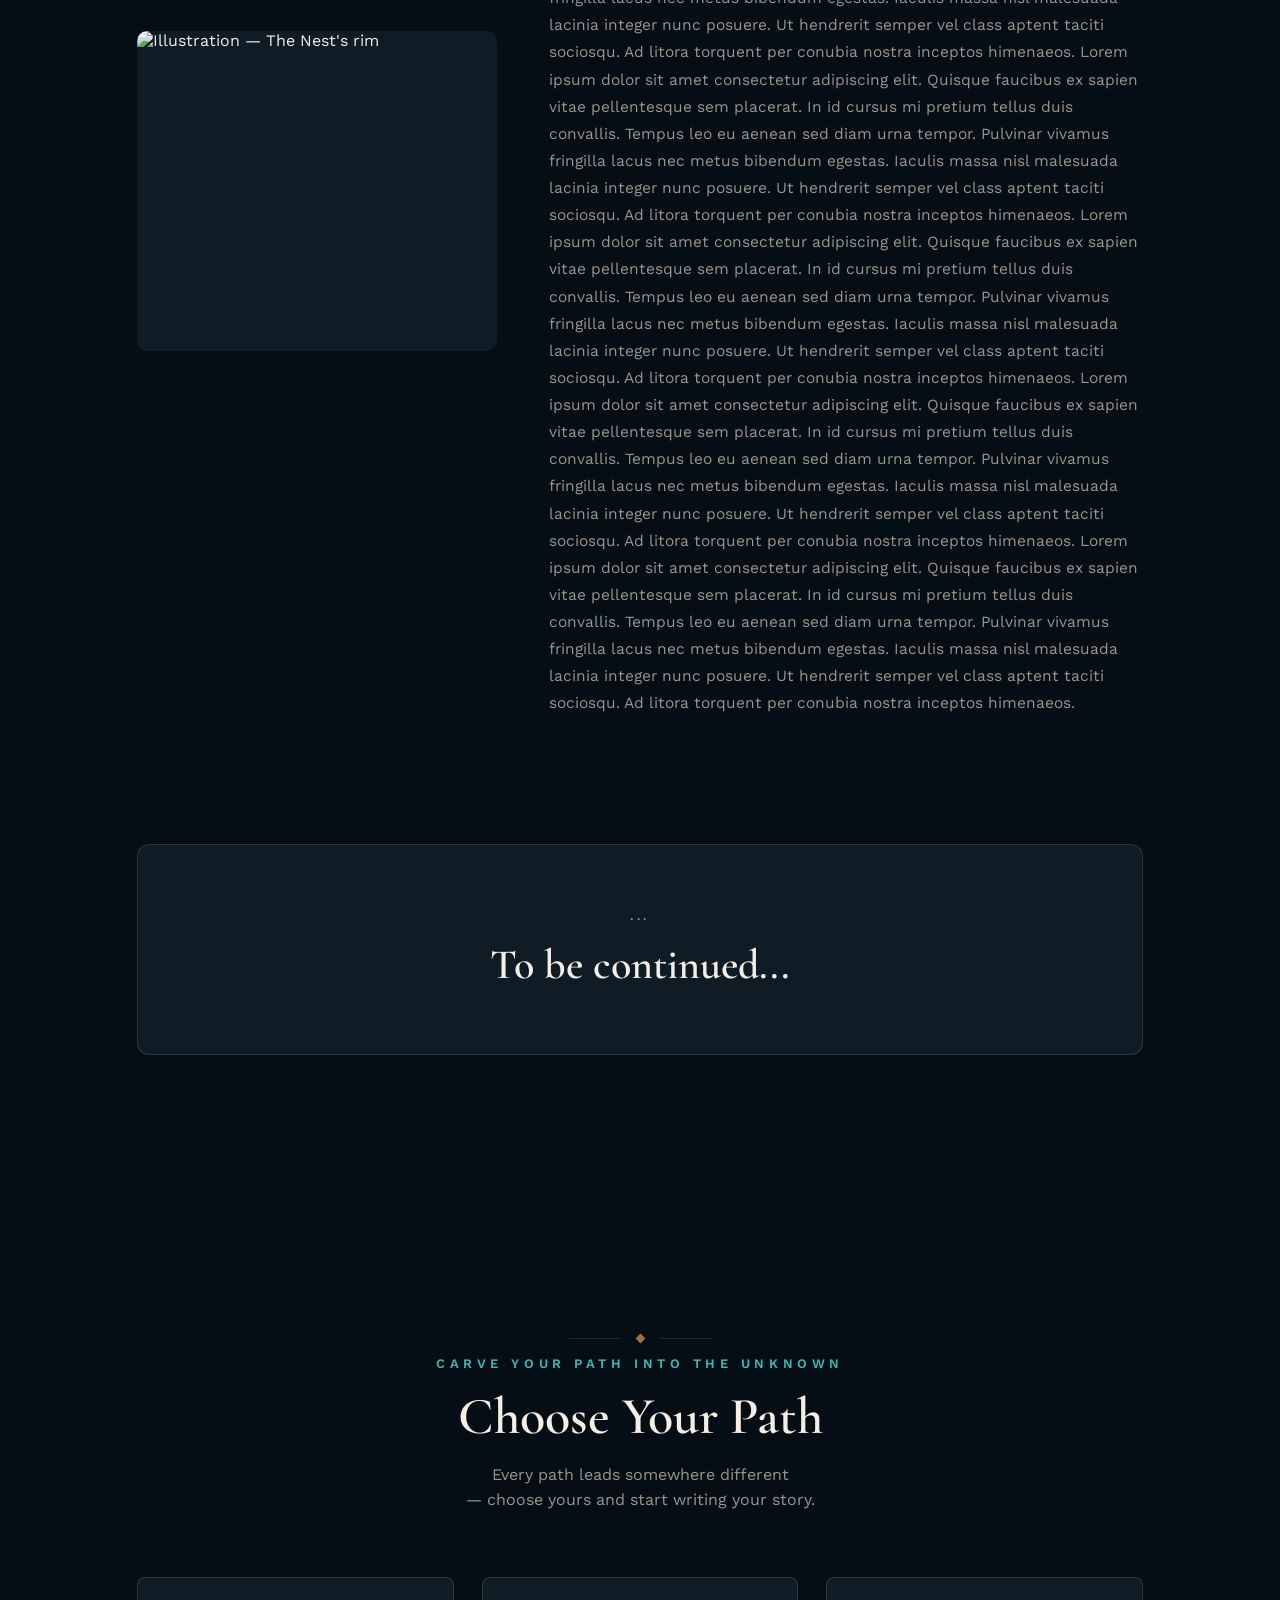
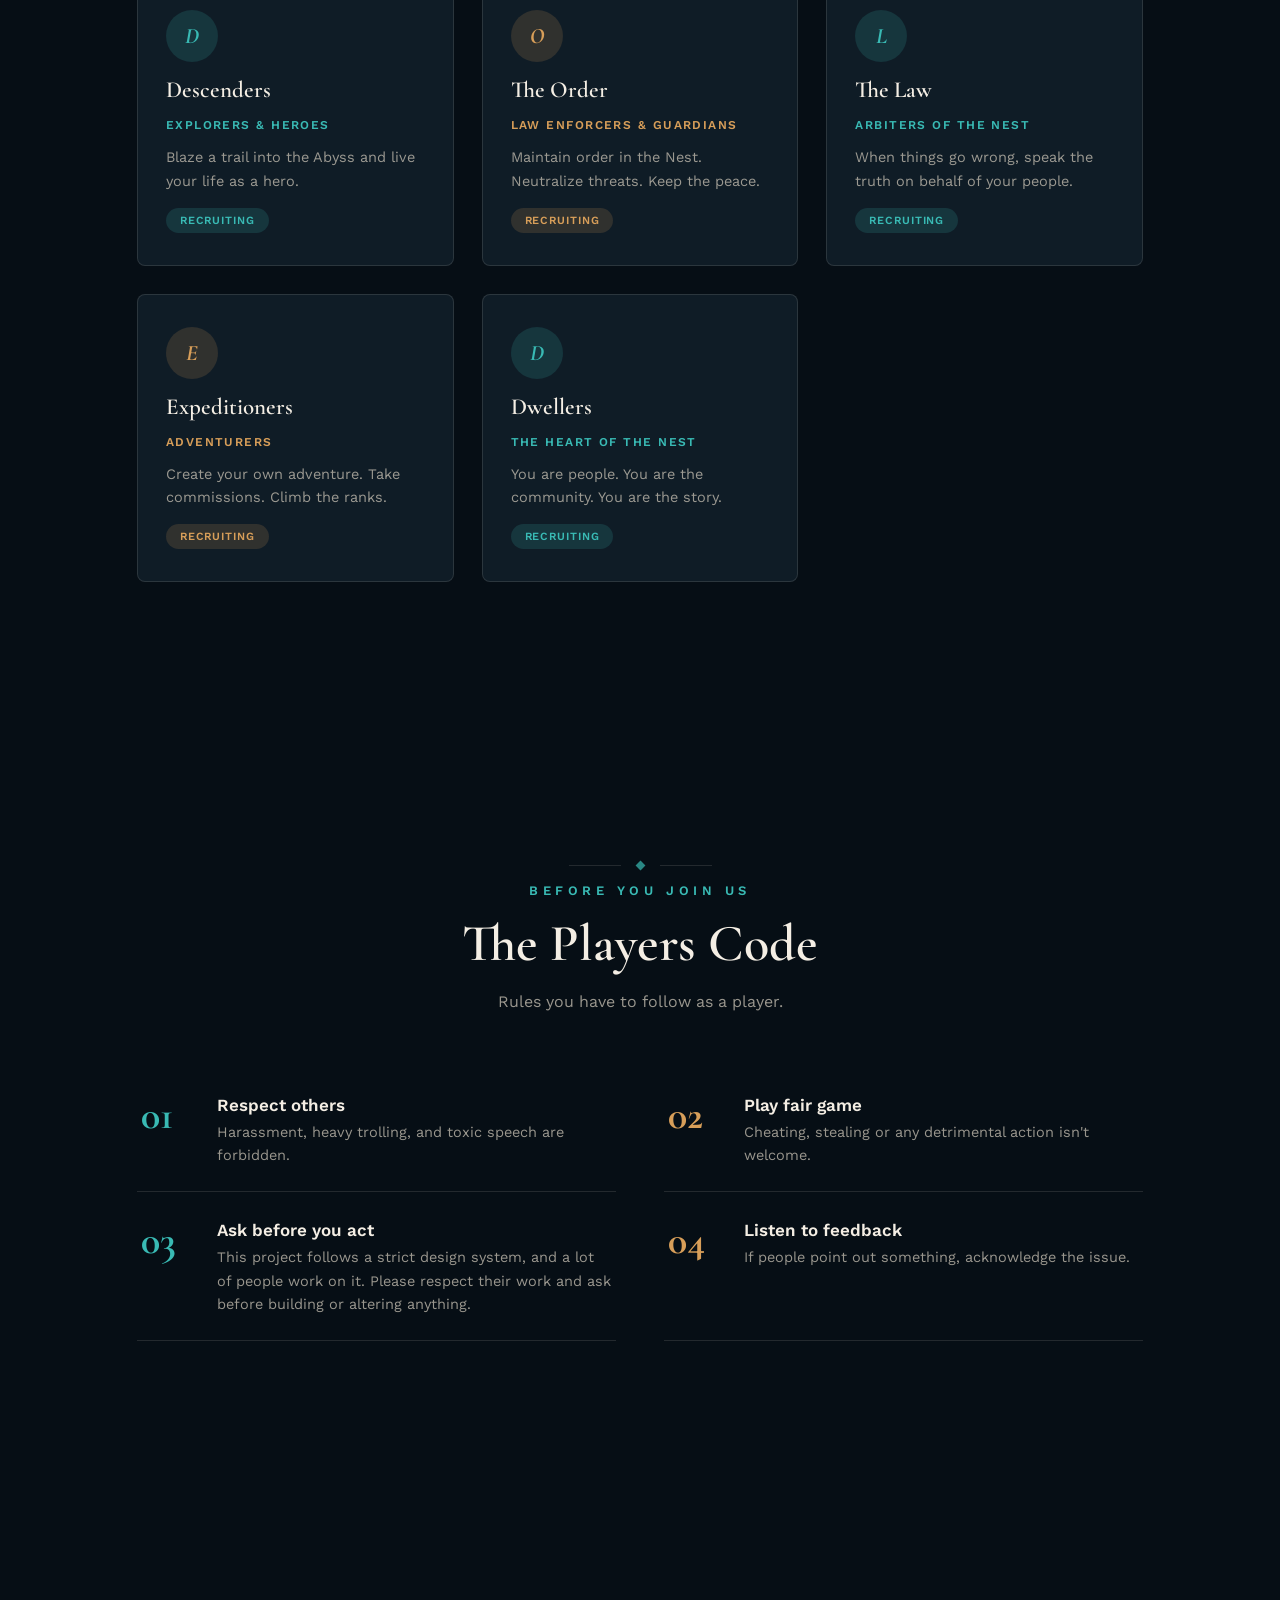
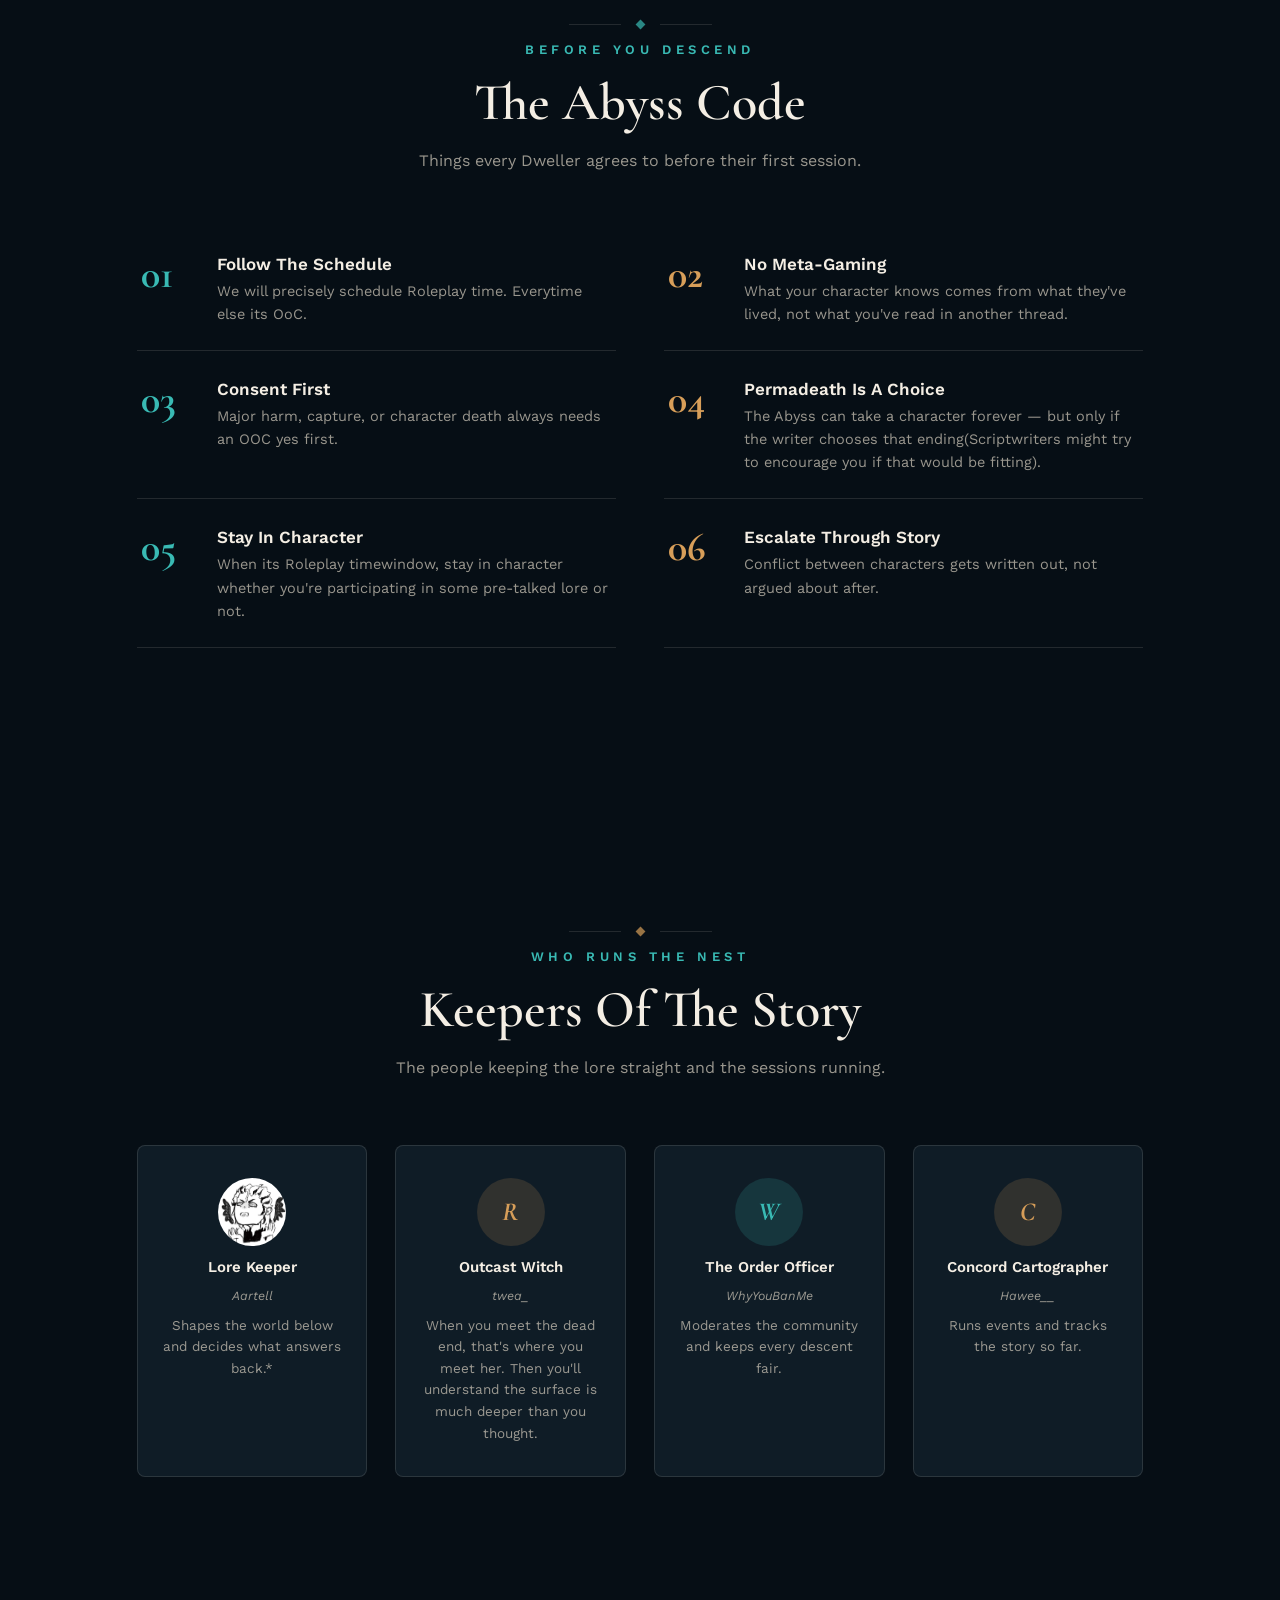
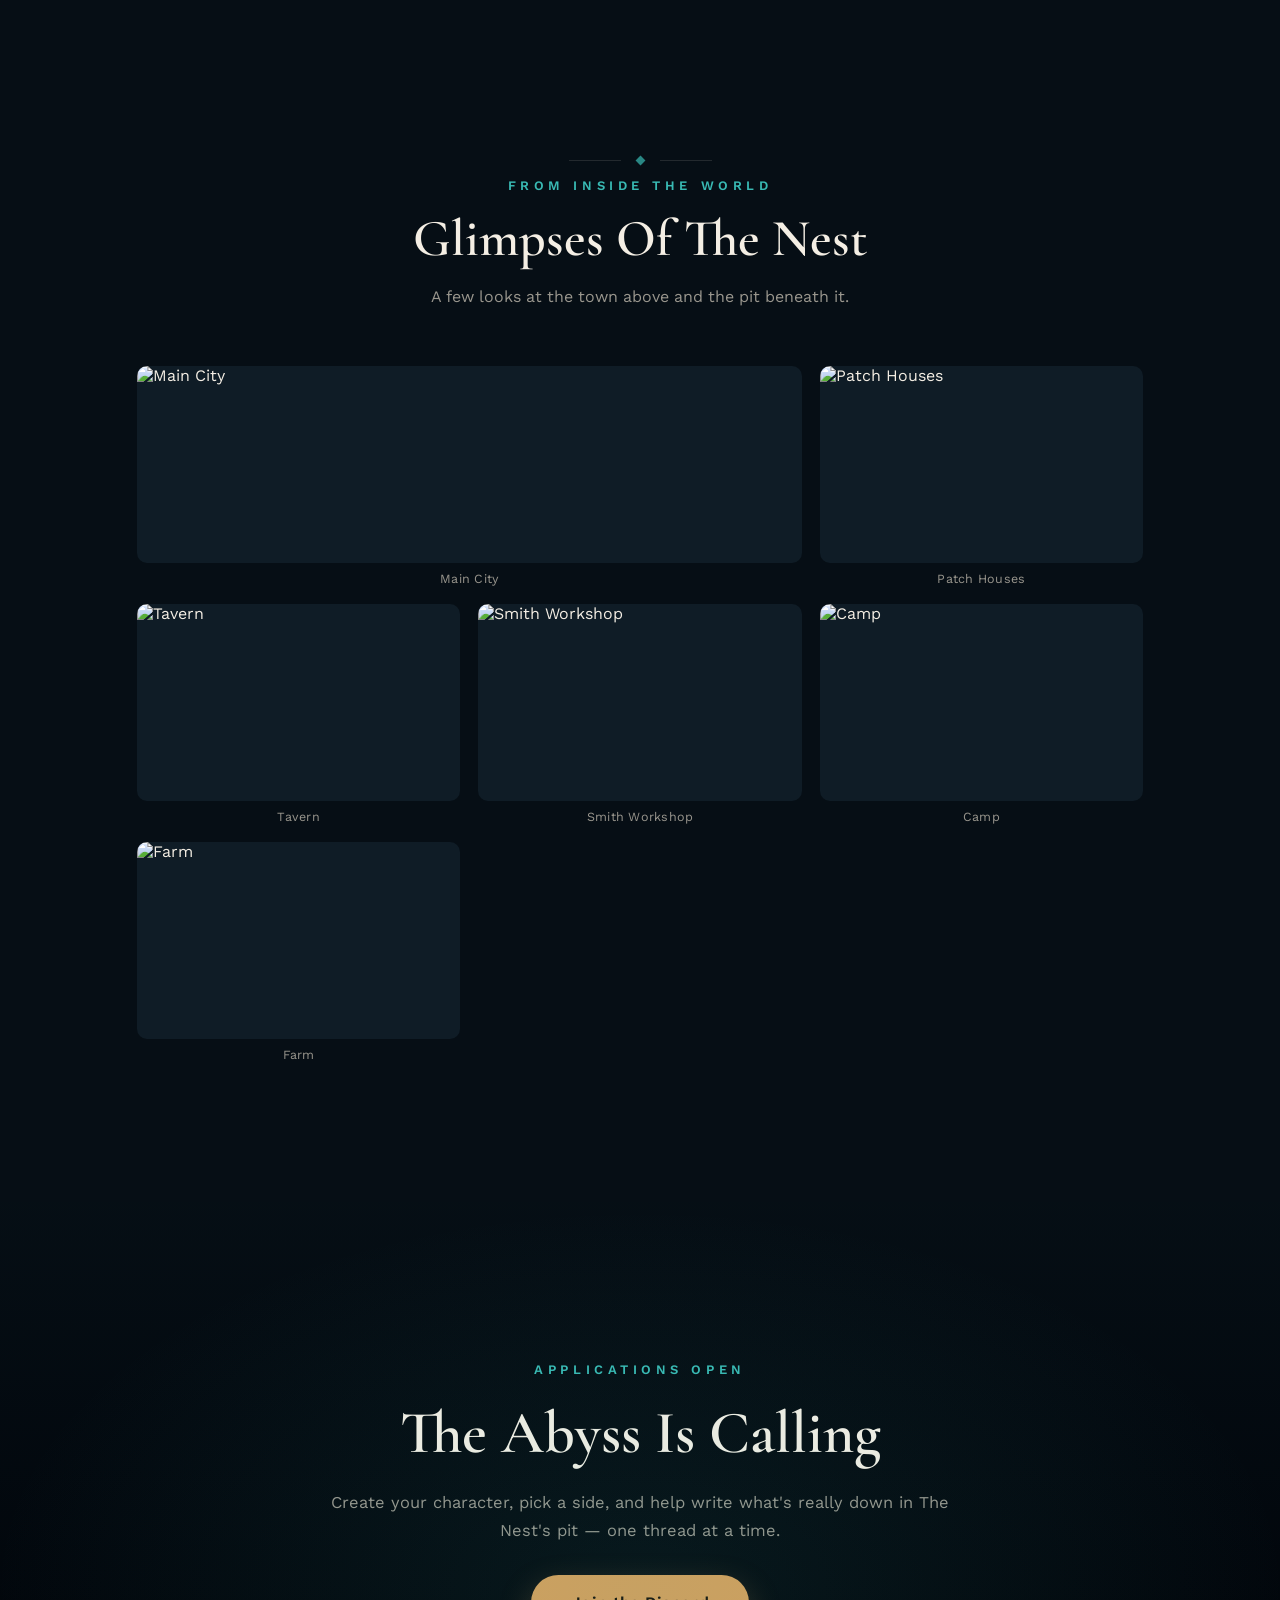
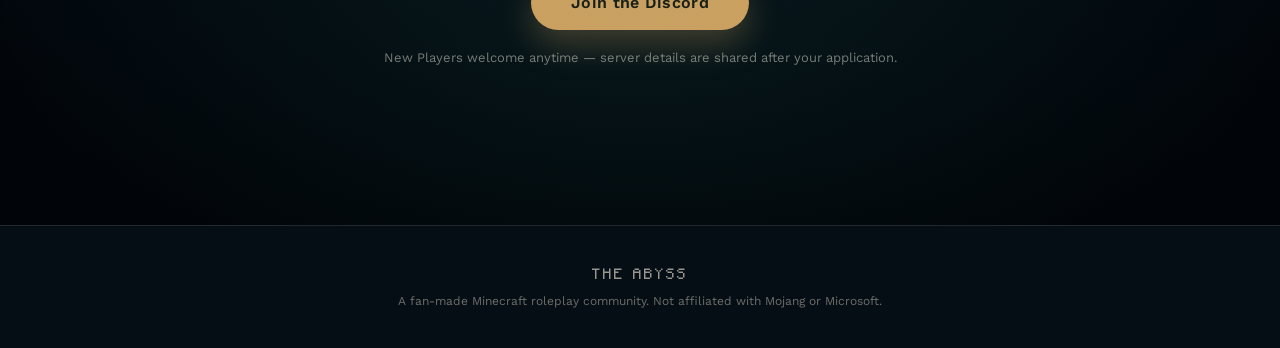
==== commit 252679d5: "changes" ====
--- a/The Abyss RP Lore Page/main.html
+++ b/The Abyss RP Lore Page/main.html
@@ -27,7 +27,7 @@
 
         <section id="hero">
             <div class="hero-bg-layer">
-                <img src="./images/abyss-hero.png" alt="Misty abyss / The Nest hero image">
+                <img src="./images/ingame/abyss-hero.png" alt="Misty abyss / The Nest hero image">
             </div>
             <div class="hero-scrim"></div>
             <div class="mist"></div>
@@ -37,7 +37,7 @@
                 </div>
                 <h1>The Abyss</h1>
                 <p class="hero-subtitle">
-                    Something unknown sleeps beneath The Nest. It's waking up <br /> 
+                    Something unknown sleeps beneath The Nest. It's waking up <br />
                     — and strange things are beginning to happen.
                 </p>
                 <div class="hero-actions">
@@ -81,7 +81,7 @@
                                 Lorem ipsum dolor sit amet consectetur adipiscing elit. Quisque faucibus ex sapien vitae pellentesque sem placerat. In id cursus mi pretium tellus duis convallis. Tempus leo eu aenean sed diam urna tempor. Pulvinar vivamus fringilla lacus nec metus bibendum egestas. Iaculis massa nisl malesuada lacinia integer nunc posuere. Ut hendrerit semper vel class aptent taciti sociosqu. Ad litora torquent per conubia nostra inceptos himenaeos.
                             </p>
                             <p class="chapter-text">
-                                
+
                             </p>
                         </div>
                     </div>
@@ -111,14 +111,14 @@
 
             </div>
         </section>
-        
+
         <section id="factions">
             <div data-reveal class="reveal">
                 <div class="section-head">
                     <div class="section-divider amber"><div class="line"></div><div class="diamond"></div><div class="line"></div></div>
                     <div class="eyebrow">Carve Your Path Into The Unknown</div>
                     <h2>Choose Your Path</h2>
-                    <p class="section-lede">Every path leads somewhere different <br/>— choose yours and start writing your story.</p>
+                    <p class="section-lede">Every path leads somewhere different <br />— choose yours and start writing your story.</p>
                 </div>
                 <div class="card-grid">
 
@@ -143,8 +143,8 @@
                     </div>
 
                     <div class="faction-card">
-                        <div class="badge">J</div>
-                        <div class="faction-name">Judgement</div>
+                        <div class="badge">L</div>
+                        <div class="faction-name">The Law</div>
                         <div class="faction-role">Arbiters Of The Nest</div>
                         <p class="faction-desc">
                             When things go wrong, speak the truth on behalf of your people.
@@ -179,14 +179,76 @@
             <div data-reveal class="reveal">
                 <div class="section-head">
                     <div class="section-divider"><div class="line"></div><div class="diamond"></div><div class="line"></div></div>
+                    <div class="eyebrow">Before you join us</div>
+                    <h2>The Players Code</h2>
+                    <p class="section-lede">Rules you have to follow as a player.</p>
+                </div>
+                <div class="rules-grid">
+
+                    <div class="rule-row">
+                        <div class="rule-numeral">01</div>
+                        <div class="rule-body">
+                            <div class="rule-title">Respect others</div>
+                            <p class="rule-desc">Harassment, heavy trolling, and toxic speech are forbidden.</p>
+                        </div>
+                    </div>
+
+                    <div class="rule-row amber">
+                        <div class="rule-numeral">02</div>
+                        <div class="rule-body">
+                            <div class="rule-title">Play fair game</div>
+                            <p class="rule-desc">Cheating, stealing or any detrimental action isn't welcome.</p>
+                        </div>
+                    </div>
+
+                    <div class="rule-row">
+                        <div class="rule-numeral">03</div>
+                        <div class="rule-body">
+                            <div class="rule-title">Ask before you act</div>
+                            <p class="rule-desc">This project follows a strict design system, and a lot of people work on it. Please respect their work and ask before building or altering anything.</p>
+                        </div>
+                    </div>
+
+                    <div class="rule-row amber">
+                        <div class="rule-numeral">04</div>
+                        <div class="rule-body">
+                            <div class="rule-title">Listen to feedback</div>
+                            <p class="rule-desc">If people point out something, acknowledge the issue.</p>
+                        </div>
+                    </div>
+
+                </div>
+            </div>
+        </section>
+
+        <section id="rules">
+            <div data-reveal class="reveal">
+                <div class="section-head">
+                    <div class="section-divider"><div class="line"></div><div class="diamond"></div><div class="line"></div></div>
                     <div class="eyebrow">Before You Descend</div>
-                    <h2>The Hollow Code</h2>
-                    <p class="section-lede">Six things every Descender agrees to before their first session.</p>
+                    <h2>The Abyss Code</h2>
+                    <p class="section-lede">Things every Dweller agrees to before their first session.</p>
                 </div>
                 <div class="rules-grid">
 
                     <div class="rule-row">
                         <div class="rule-numeral">01</div>
+                        <div class="rule-body">
+                            <div class="rule-title">Follow The Schedule</div>
+                            <p class="rule-desc">We will precisely schedule Roleplay time. Everytime else its OoC.</p>
+                        </div>
+                    </div>
+
+                    <div class="rule-row amber">
+                        <div class="rule-numeral">02</div>
+                        <div class="rule-body">
+                            <div class="rule-title">No Meta-Gaming</div>
+                            <p class="rule-desc">What your character knows comes from what they've lived, not what you've read in another thread.</p>
+                        </div>
+                    </div>
+
+                    <div class="rule-row">
+                        <div class="rule-numeral">03</div>
                         <div class="rule-body">
                             <div class="rule-title">Consent First</div>
                             <p class="rule-desc">Major harm, capture, or character death always needs an OOC yes first.</p>
@@ -194,45 +256,28 @@
                     </div>
 
                     <div class="rule-row amber">
-                        <div class="rule-numeral">02</div>
-                        <div class="rule-body">
-                            <div class="rule-title">No Meta-Gaming</div>
-                            <p class="rule-desc">What your character knows comes from what they've lived, not what you've read in another thread.</p>
-                        </div>
-                    </div>
-
-                    <div class="rule-row">
-                        <div class="rule-numeral">03</div>
+                        <div class="rule-numeral">04</div>
                         <div class="rule-body">
                             <div class="rule-title">Permadeath Is A Choice</div>
-                            <p class="rule-desc">The Abyss can take a character forever — but only if the writer chooses that ending.</p>
-                        </div>
-                    </div>
-
-                    <div class="rule-row amber">
-                        <div class="rule-numeral">04</div>
+                            <p class="rule-desc">The Abyss can take a character forever — but only if the writer chooses that ending(Scriptwriters might try to encourage you if that would be fitting).</p>
+                        </div>
+                    </div>
+
+                    <div class="rule-row">
+                        <div class="rule-numeral">05</div>
                         <div class="rule-body">
                             <div class="rule-title">Stay In Character</div>
-                            <p class="rule-desc">Keep out-of-character chat to the lounge so the story downstairs stays unbroken.</p>
-                        </div>
-                    </div>
-
-                    <div class="rule-row">
-                        <div class="rule-numeral">05</div>
+                            <p class="rule-desc">When its Roleplay timewindow, stay in character whether you're participating in some pre-talked lore or not.</p>
+                        </div>
+                    </div>
+
+                    <div class="rule-row amber">
+                        <div class="rule-numeral">06</div>
                         <div class="rule-body">
                             <div class="rule-title">Escalate Through Story</div>
                             <p class="rule-desc">Conflict between characters gets written out, not argued about after.</p>
                         </div>
                     </div>
-
-                    <div class="rule-row amber">
-                        <div class="rule-numeral">06</div>
-                        <div class="rule-body">
-                            <div class="rule-title">One Descender At A Time</div>
-                            <p class="rule-desc">Focus on a single character so their story actually goes somewhere.</p>
-                        </div>
-                    </div>
-
                 </div>
             </div>
         </section>
@@ -248,17 +293,17 @@
                 <div class="team-grid">
 
                     <div class="team-card">
-                        <div class="avatar">L</div>
+                        <img class="avatar" src="./images/avatar/aartell.JPG" alt="Aartell">
                         <div class="team-role">Lore Keeper</div>
                         <div class="team-name-placeholder">Aartell</div>
-                        <p class="team-blurb">Shapes the world below and decides what answers back.</p>
-                    </div>
-
+                        <p class="team-blurb">Shapes the world below and decides what answers back.*</p>
+                    </div>
+                    
                     <div class="team-card amber">
                         <div class="avatar">R</div>
                         <div class="team-role">Outcast Witch</div>
                         <div class="team-name-placeholder">twea_</div>
-                        <p class="team-blurb">Keeps The Nest's rigs, lifts, and lanterns running.</p>
+                        <p class="team-blurb">When you meet the dead end, that's where you meet her. Then you'll understand the surface is much deeper than you thought.</p>
                     </div>
 
                     <div class="team-card">
@@ -271,7 +316,7 @@
                     <div class="team-card amber">
                         <div class="avatar">C</div>
                         <div class="team-role">Concord Cartographer</div>
-                        <div class="team-name-placeholder">Add name here</div>
+                        <div class="team-name-placeholder">Hawee__</div>
                         <p class="team-blurb">Runs events and tracks the story so far.</p>
                     </div>
 
@@ -290,33 +335,33 @@
                 <div class="gallery-grid">
 
                     <div class="gallery-item wide">
-                        <img class="gallery-img" src="" alt="The Rim Market">
-                        <div class="gallery-caption">The Rim Market</div>
-                    </div>
-
-                    <div class="gallery-item">
-                        <img class="gallery-img" src="" alt="Descent-rig bay">
-                        <div class="gallery-caption">Descent-rig bay</div>
-                    </div>
-
-                    <div class="gallery-item">
-                        <img class="gallery-img" src="" alt="Layer Two — the Flooded Court">
-                        <div class="gallery-caption">Layer Two — the Flooded Court</div>
-                    </div>
-
-                    <div class="gallery-item">
-                        <img class="gallery-img" src="" alt="Lantern-light in the dark">
-                        <div class="gallery-caption">Lantern-light in the dark</div>
-                    </div>
-
-                    <div class="gallery-item">
-                        <img class="gallery-img" src="" alt="Hollow Watch garrison">
-                        <div class="gallery-caption">Hollow Watch garrison</div>
-                    </div>
-
-                    <div class="gallery-item">
-                        <img class="gallery-img" src="" alt="A Descender's suit">
-                        <div class="gallery-caption">A Descender's suit</div>
+                        <img class="gallery-img" src="./images/ingame/city-moody.png" alt="Main City">
+                        <div class="gallery-caption">Main City</div>
+                    </div>
+
+                    <div class="gallery-item">
+                        <img class="gallery-img" src="./images/ingame/city-2.png" alt="Patch Houses">
+                        <div class="gallery-caption">Patch Houses</div>
+                    </div>
+
+                    <div class="gallery-item">
+                        <img class="gallery-img" src="./images/ingame/tavern-1.png" alt="Tavern">
+                        <div class="gallery-caption">Tavern</div>
+                    </div>
+
+                    <div class="gallery-item">
+                        <img class="gallery-img" src="./images/ingame/smith.png" alt="Smith Workshop">
+                        <div class="gallery-caption">Smith Workshop</div>
+                    </div>
+
+                    <div class="gallery-item">
+                        <img class="gallery-img" src="./images/ingame/camp.png" alt="Camp">
+                        <div class="gallery-caption">Camp</div>
+                    </div>
+
+                    <div class="gallery-item">
+                        <img class="gallery-img" src="./images/ingame/farm.png" alt="Farm">
+                        <div class="gallery-caption">Farm</div>
                     </div>
 
                 </div>
@@ -328,10 +373,10 @@
             <div data-reveal class="reveal">
                 <div class="join-content">
                     <div class="eyebrow">Applications Open</div>
-                    <h2>The Mist Is Waiting</h2>
-                    <p class="join-text">Create a Descender, choose a faction, and help write what's really down in The Nest's pit — one thread at a time.</p>
-                    <a href="#" class="btn btn-amber btn-join">Join the Discord</a>
-                    <div class="join-footnote">New Descenders welcome anytime — server details are shared after your application.</div>
+                    <h2>The Abyss Is Calling</h2>
+                    <p class="join-text">Create your character, pick a side, and help write what's really down in The Nest's pit — one thread at a time.</p>
+                    <a target="_blank" rel="noopener noreferrer" href="https://discord.gg/WjqfjNFMDC" class="btn btn-amber btn-join">Join the Discord</a>
+                    <div class="join-footnote">New Players welcome anytime — server details are shared after your application.</div>
                 </div>
             </div>
         </section>
--- a/The Abyss RP Lore Page/styles.css
+++ b/The Abyss RP Lore Page/styles.css
@@ -159,15 +159,16 @@
 /* ---------- hero ---------- */
 
 #hero {
-  position: relative;
-  min-height: 100vh;
-  display: flex;
-  flex-direction: column;
-  align-items: center;
-  justify-content: center;
-  text-align: center;
-  padding: 160px 24px 100px;
-  overflow: hidden;
+    position: relative;
+    min-height: 100vh;
+    display: flex;
+    flex-direction: column;
+    align-items: center;
+    justify-content: center;
+    text-align: center;
+    padding: 160px 24px 100px;
+    overflow: hidden;
+    max-width: none;
 }
 
 .hero-bg-layer { position: absolute; inset: 0; z-index: 0; }
@@ -350,6 +351,7 @@
   overflow: hidden;
   padding-top: clamp(110px, 14vw, 160px);
   padding-bottom: clamp(110px, 14vw, 160px);
+  max-width:none;
 }
 .join-content { position: relative; z-index: 1; max-width: 640px; margin: 0 auto; display: flex; flex-direction: column; align-items: center; gap: 20px; }
 .join-text { font-size: 16.5px; line-height: 1.7; }
